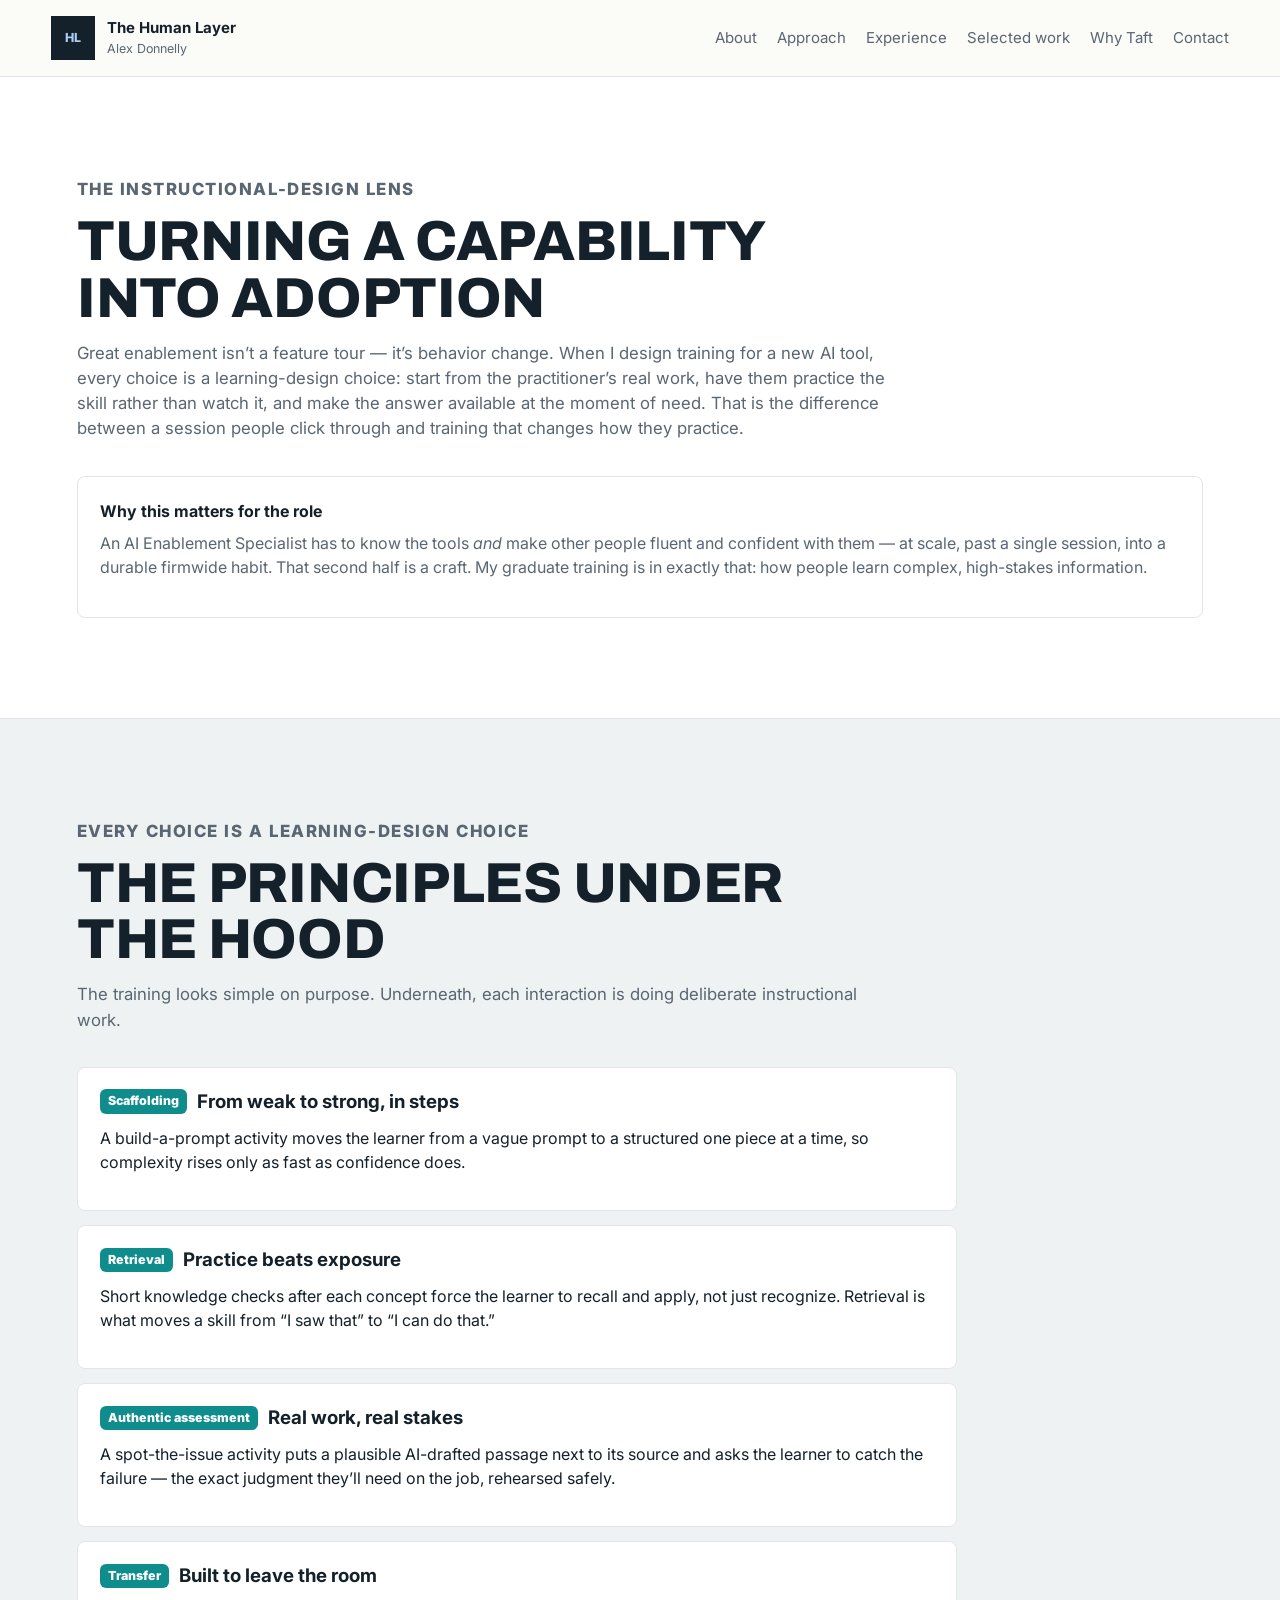
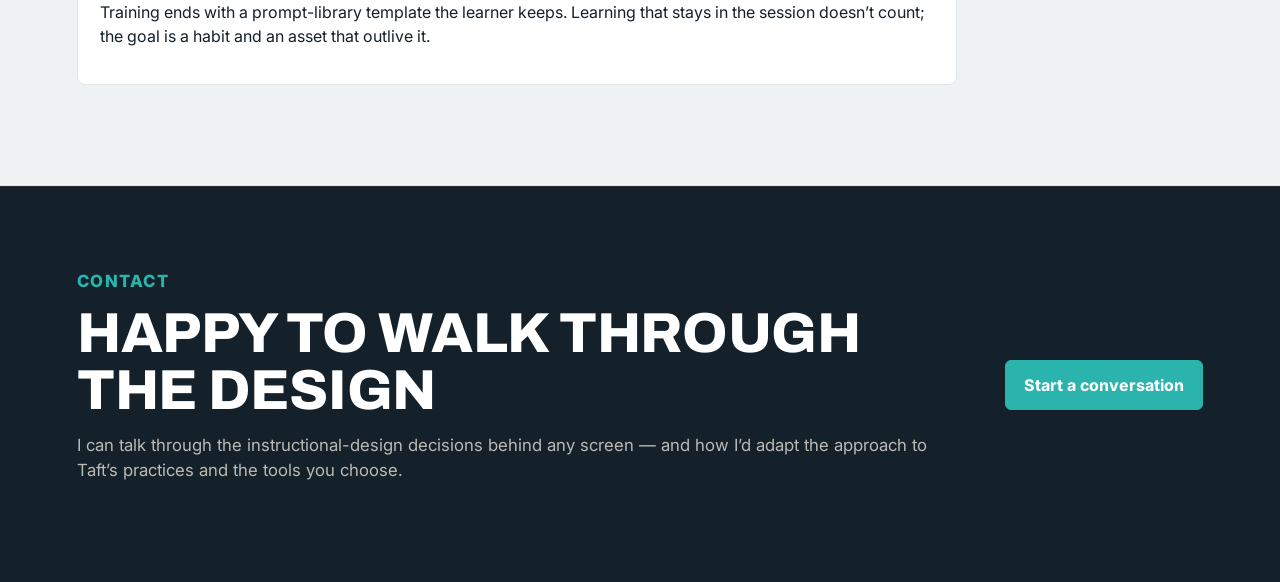
==== learning-design.html @ b807fb9a "Scaffold Taft Legal Technology Analyst package from current design system" ====
<!doctype html>
<html lang="en">
  <head>
    <meta charset="utf-8">
    <meta name="viewport" content="width=device-width, initial-scale=1">
    <title>The Instructional-Design Lens | Alex Donnelly</title>
    <meta name="description" content="The learning-design thinking behind AI enablement — scaffolding, retrieval practice, authentic assessment, and transfer. Turning a capability into durable, firmwide adoption.">
    <link rel="icon" href="favicon.svg" type="image/svg+xml">
    <link rel="icon" href="favicon.png" sizes="48x48">
    <link rel="apple-touch-icon" href="apple-touch-icon.png">
    <link rel="preconnect" href="https://fonts.googleapis.com">
    <link rel="preconnect" href="https://fonts.gstatic.com" crossorigin>
    <link href="https://fonts.googleapis.com/css2?family=Archivo:wght@600;700;800&family=Inter:wght@400;500;600;700;800&display=swap" rel="stylesheet">
    <link rel="stylesheet" href="styles.css?v=1">
  </head>
  <body>
    <header class="site-header">
      <a class="brand" href="index.html" aria-label="The Human Layer home">
        <span class="brand-mark" aria-hidden="true">HL</span>
        <span>
          <strong>The Human Layer</strong>
          <small>Alex Donnelly</small>
        </span>
      </a>
      <nav class="nav" aria-label="Primary navigation">
        <a href="index.html#about">About</a>
        <a href="index.html#approach">Approach</a>
        <a href="index.html#experience">Experience</a>
        <a href="index.html#work">Selected work</a>
        <a href="index.html#why">Why Taft</a>
        <a href="index.html#contact">Contact</a>
      </nav>
    </header>

    <main id="top">
      <section class="section">
        <div class="section-heading">
          <p class="eyebrow">The instructional-design lens</p>
          <h2>Turning a capability into adoption</h2>
          <p>
            Great enablement isn&rsquo;t a feature tour &mdash; it&rsquo;s behavior change. When I design training
            for a new AI tool, every choice is a learning-design choice: start from the practitioner&rsquo;s real
            work, have them practice the skill rather than watch it, and make the answer available at the moment of
            need. That is the difference between a session people click through and training that changes how they
            practice.
          </p>
        </div>
        <div class="project-preview" role="note">
          <strong>Why this matters for the role</strong>
          <p>
            An AI Enablement Specialist has to know the tools <em>and</em> make other people fluent and confident
            with them &mdash; at scale, past a single session, into a durable firmwide habit. That second half is a
            craft. My graduate training is in exactly that: how people learn complex, high-stakes information.
          </p>
        </div>
      </section>

      <section class="section muted">
        <div class="section-heading">
          <p class="eyebrow">Every choice is a learning-design choice</p>
          <h2>The principles under the hood</h2>
          <p>
            The training looks simple on purpose. Underneath, each interaction is doing deliberate instructional
            work.
          </p>
        </div>
        <div class="findings-list">
          <article class="finding">
            <h3><span>Scaffolding</span> From weak to strong, in steps</h3>
            <p>
              A build-a-prompt activity moves the learner from a vague prompt to a structured one piece at a time,
              so complexity rises only as fast as confidence does.
            </p>
          </article>
          <article class="finding">
            <h3><span>Retrieval</span> Practice beats exposure</h3>
            <p>
              Short knowledge checks after each concept force the learner to recall and apply, not just recognize.
              Retrieval is what moves a skill from &ldquo;I saw that&rdquo; to &ldquo;I can do that.&rdquo;
            </p>
          </article>
          <article class="finding">
            <h3><span>Authentic assessment</span> Real work, real stakes</h3>
            <p>
              A spot-the-issue activity puts a plausible AI-drafted passage next to its source and asks the learner
              to catch the failure &mdash; the exact judgment they&rsquo;ll need on the job, rehearsed safely.
            </p>
          </article>
          <article class="finding">
            <h3><span>Transfer</span> Built to leave the room</h3>
            <p>
              Training ends with a prompt-library template the learner keeps. Learning that stays in the session
              doesn&rsquo;t count; the goal is a habit and an asset that outlive it.
            </p>
          </article>
        </div>
      </section>

      <section class="contact-section">
        <div>
          <p class="eyebrow">Contact</p>
          <h2>Happy to walk through the design</h2>
          <p>
            I can talk through the instructional-design decisions behind any screen &mdash; and how I&rsquo;d adapt
            the approach to Taft&rsquo;s practices and the tools you choose.
          </p>
        </div>
        <a class="button primary" href="mailto:a.james.donnelly@gmail.com">Start a conversation</a>
      </section>
    </main>
  </body>
</html>
---- styles.css ----
:root {
  color-scheme: light;
  --ink: #14202a;
  --muted: #5a6672;
  --line: #e2e6ea;
  --paper: #ffffff;
  --soft: #eef2f3;
  --blue: #0f8c8c;
  --brand: #2bb3ad;
  --green: #0f8c8c;
  --gold: #2bb3ad;
  --rust: #0f8c8c;
  --white: #ffffff;
  --shadow: 0 16px 40px rgba(20, 20, 25, 0.06);
}

* {
  box-sizing: border-box;
}

html {
  scroll-behavior: smooth;
}

body {
  margin: 0;
  background: var(--paper);
  color: var(--ink);
  font-family:
    Inter, ui-sans-serif, system-ui, -apple-system, BlinkMacSystemFont, "Segoe UI", sans-serif;
  line-height: 1.5;
}

a {
  color: inherit;
}

.site-header {
  position: sticky;
  top: 0;
  z-index: 10;
  display: flex;
  align-items: center;
  justify-content: space-between;
  gap: 24px;
  padding: 16px clamp(18px, 4vw, 56px);
  border-bottom: 1px solid var(--line);
  background: rgba(251, 250, 247, 0.82);
  backdrop-filter: blur(16px);
}

.brand {
  display: inline-flex;
  align-items: center;
  gap: 12px;
  min-width: 230px;
  text-decoration: none;
}

.brand-mark {
  display: grid;
  width: 44px;
  height: 44px;
  place-items: center;
  border: 1px solid var(--ink);
  background: var(--ink);
  color: var(--white);
  font-size: 0.78rem;
  font-weight: 800;
}

.brand strong,
.brand small {
  display: block;
}

.brand strong {
  font-size: 0.94rem;
}

.brand small {
  color: var(--muted);
  font-size: 0.78rem;
}

.nav {
  display: flex;
  flex-wrap: wrap;
  justify-content: flex-end;
  gap: 8px 20px;
  color: var(--muted);
  font-size: 0.94rem;
}

.nav a {
  text-decoration: none;
}

.nav a:hover {
  color: var(--ink);
}

.hero {
  display: grid;
  grid-template-columns: minmax(0, 1.25fr) minmax(300px, 0.7fr);
  gap: clamp(28px, 5vw, 64px);
  align-items: center;
  min-height: calc(84svh - 78px);
  padding: clamp(30px, 4vw, 52px) clamp(18px, 6vw, 80px) clamp(22px, 3vw, 38px);
  border-bottom: 1px solid var(--line);
}

.eyebrow {
  margin: 0 0 12px;
  color: var(--blue);
  font-size: 0.78rem;
  font-weight: 800;
  letter-spacing: 0.09em;
  text-transform: uppercase;
}

/* Hero tag styled as a bordered pill, like Eve's */
.hero .eyebrow {
  display: inline-block;
  margin-bottom: 22px;
  padding: 10px 22px;
  border: 1px solid var(--blue);
  border-radius: 999px;
  background: var(--blue);
  color: var(--white);
  font-size: 1rem;
  font-weight: 600;
  letter-spacing: 0;
  text-transform: none;
}

h1,
h2,
h3,
h4,
p {
  margin-top: 0;
}

h1 {
  max-width: 910px;
  margin-bottom: 18px;
  font-family: Inter, ui-sans-serif, system-ui, -apple-system, "Segoe UI", sans-serif;
  font-size: clamp(2.7rem, 4vw, 4.35rem);
  font-weight: 750;
  letter-spacing: -0.022em;
  line-height: 1.02;
}

.lede {
  max-width: 760px;
  color: var(--muted);
  font-size: clamp(1.04rem, 1.55vw, 1.22rem);
}

.hero-actions {
  display: flex;
  flex-wrap: wrap;
  gap: 12px;
  margin-top: 26px;
}

.button {
  display: inline-flex;
  align-items: center;
  justify-content: center;
  min-height: 44px;
  padding: 12px 18px;
  border: 1px solid var(--ink);
  border-radius: 6px;
  font-weight: 750;
  text-decoration: none;
}

.button.primary {
  background: var(--blue);
  border-color: var(--blue);
  color: var(--white);
}

.button.secondary {
  background: transparent;
}

.systems-panel {
  border: 1px solid var(--line);
  border-radius: 8px;
  background:
    linear-gradient(135deg, rgba(31, 29, 26, 0.06), transparent 34%),
    linear-gradient(315deg, rgba(185, 90, 255, 0.16), transparent 42%),
    var(--white);
  box-shadow: var(--shadow);
  overflow: hidden;
}

.panel-head,
.legend {
  display: flex;
  align-items: center;
  justify-content: space-between;
  gap: 16px;
  padding: 16px;
  color: var(--muted);
  font-size: 0.84rem;
}

.panel-head {
  border-bottom: 1px solid var(--line);
}

.status-dot {
  color: var(--green);
  font-weight: 800;
}

.workflow-grid {
  display: grid;
  grid-template-columns: repeat(2, minmax(0, 1fr));
  gap: 12px;
  padding: 18px;
}

.workflow-node {
  position: relative;
  display: grid;
  min-height: 76px;
  place-items: center;
  border: 1px solid var(--line);
  border-radius: 8px;
  background: rgba(255, 255, 255, 0.82);
  font-weight: 800;
}

.workflow-node::after {
  content: "";
  position: absolute;
  right: -7px;
  bottom: -7px;
  width: 18px;
  height: 18px;
  border-radius: 50%;
  background: var(--blue);
}

.workflow-node.human::after {
  background: var(--gold);
}

.legend {
  border-top: 1px solid var(--line);
}

.legend span {
  display: inline-flex;
  align-items: center;
  gap: 8px;
}

.legend i {
  width: 10px;
  height: 10px;
  border-radius: 50%;
}

.human-key {
  background: var(--gold);
}

.ai-key {
  background: var(--blue);
}

.thesis-band {
  padding: 28px clamp(18px, 6vw, 80px);
  background: var(--ink);
  color: var(--white);
}

.thesis-band p {
  max-width: 1180px;
  margin: 0 auto;
  font-family: Inter, ui-sans-serif, system-ui, -apple-system, "Segoe UI", sans-serif;
  font-size: clamp(1.35rem, 2.6vw, 2.35rem);
  font-weight: 600;
  letter-spacing: -0.012em;
  line-height: 1.2;
}

.section {
  padding: clamp(58px, 8vw, 100px) clamp(18px, 6vw, 80px);
}

.section.muted {
  background: var(--soft);
  border-block: 1px solid var(--line);
}

.section-heading {
  max-width: 820px;
  margin-bottom: 34px;
}

.section-heading h2,
.contact-section h2 {
  margin-bottom: 14px;
  font-family: Inter, ui-sans-serif, system-ui, -apple-system, "Segoe UI", sans-serif;
  font-size: clamp(2rem, 4.4vw, 4.2rem);
  font-weight: 700;
  letter-spacing: -0.018em;
  line-height: 1.03;
}

.section-heading p,
.contact-section p {
  color: var(--muted);
  font-size: 1.05rem;
}

.blueprint-layout {
  display: grid;
  grid-template-columns: minmax(280px, 0.72fr) minmax(0, 1.28fr);
  gap: 18px;
}

.blueprint-stage,
.project-card,
.project-preview,
.writing-list article {
  border: 1px solid var(--line);
  border-radius: 8px;
  background: var(--white);
}

.blueprint-stage {
  padding: 22px;
}

.blueprint-stage.emphasized {
  background: #f8faf7;
}

.stage-header {
  margin-bottom: 22px;
}

.stage-header h3 {
  margin-bottom: 4px;
  font-size: 1.24rem;
}

.stage-header p {
  color: var(--muted);
}

.timeline {
  margin: 0;
  padding: 0;
  list-style: none;
  counter-reset: workflow;
  display: flex;
  flex-direction: column;
  gap: 12px;
}

.timeline li {
  counter-increment: workflow;
  position: relative;
  padding-left: 46px;
  min-height: 34px;
  color: var(--muted);
}

.timeline li::before {
  content: counter(workflow, decimal-leading-zero);
  position: absolute;
  left: 0;
  top: 0;
  box-sizing: border-box;
  width: 34px;
  height: 34px;
  display: flex;
  align-items: center;
  justify-content: center;
  border: 1px solid var(--line);
  border-radius: 50%;
  color: var(--ink);
  font-size: 0.72rem;
  font-weight: 850;
}

.enablement-cards,
.project-grid,
.writing-list {
  display: grid;
  grid-template-columns: repeat(2, minmax(0, 1fr));
  gap: 14px;
}

.enablement-cards article {
  min-height: 170px;
  padding: 18px;
  border: 1px solid var(--line);
  border-radius: 8px;
  background: var(--white);
}

.enablement-cards span,
.writing-list span {
  color: var(--muted);
  font-size: 0.76rem;
  font-weight: 850;
}

.enablement-cards h4,
.writing-list h3,
.project-card h3 {
  margin: 8px 0 8px;
  line-height: 1.16;
}

.enablement-cards p,
.writing-list p,
.project-card p,
.project-preview p {
  color: var(--muted);
}

.project-grid {
  grid-template-columns: repeat(3, minmax(0, 1fr));
}

.project-card {
  display: flex;
  min-height: 250px;
  flex-direction: column;
  padding: 22px;
}

.text-button {
  align-self: flex-start;
  margin-top: auto;
  padding: 0;
  border: 0;
  background: none;
  color: var(--blue);
  cursor: pointer;
  font: inherit;
  font-weight: 850;
}

.text-button:hover {
  text-decoration: underline;
}

.project-preview {
  margin-top: 16px;
  padding: 22px;
}

.project-preview strong {
  display: block;
  margin-bottom: 8px;
}

.writing-list article {
  padding: 22px;
}

.writing-list {
  grid-template-columns: repeat(2, minmax(0, 1fr));
}

.contact-section {
  display: grid;
  grid-template-columns: minmax(0, 1fr) auto;
  gap: 24px;
  align-items: center;
  padding: clamp(48px, 7vw, 82px) clamp(18px, 6vw, 80px);
  background: var(--white);
  border-top: 1px solid var(--line);
}

.contact-section > div {
  max-width: 850px;
}

@media (max-width: 920px) {
  .site-header,
  .contact-section {
    align-items: flex-start;
    flex-direction: column;
  }

  .hero,
  .blueprint-layout,
  .project-grid,
  .writing-list {
    grid-template-columns: 1fr;
  }

  .hero {
    min-height: auto;
  }

  .contact-section {
    display: flex;
  }
}

@media (max-width: 620px) {
  .site-header {
    position: static;
  }

  .brand {
    min-width: 0;
  }

  .nav {
    justify-content: flex-start;
  }

  .enablement-cards {
    grid-template-columns: 1fr;
  }

  .systems-panel {
    display: none;
  }

  .hero {
    padding-top: 32px;
    padding-bottom: 28px;
  }

  h1 {
    font-size: clamp(2.35rem, 11vw, 3rem);
    line-height: 1.03;
  }

  .panel-head,
  .legend {
    align-items: flex-start;
    flex-direction: column;
  }
}

.about-layout {
  display: grid;
  grid-template-columns: 280px 1fr;
  gap: 2.5rem;
  align-items: start;
}

.about-photo {
  width: 100%;
  height: auto;
  border-radius: 14px;
  box-shadow: var(--shadow);
  border: 1px solid var(--line);
}

.about-copy {
  margin: 0;
}

@media (max-width: 920px) {
  .about-layout {
    grid-template-columns: 1fr;
  }

  .about-photo {
    max-width: 240px;
  }
}

/* ===== Evaluation case study ===== */
.records-list,
.findings-list {
  display: grid;
  gap: 14px;
  max-width: 880px;
}

.record {
  padding: 16px 20px;
  border: 1px solid var(--line);
  border-radius: 8px;
  background: var(--white);
}

.record header {
  display: flex;
  align-items: baseline;
  gap: 10px;
  margin-bottom: 6px;
  color: var(--muted);
  font-size: 0.85rem;
  font-weight: 700;
}

.record-id {
  display: inline-grid;
  min-width: 34px;
  padding: 2px 6px;
  place-items: center;
  border-radius: 6px;
  background: var(--ink);
  color: var(--white);
  font-size: 0.74rem;
  font-weight: 850;
}

.record p {
  margin: 0;
  font-family: Inter, ui-sans-serif, system-ui, -apple-system, "Segoe UI", sans-serif;
  font-size: 0.98rem;
}

.ai-chronology {
  display: grid;
  gap: 12px;
  max-width: 880px;
  margin: 0;
  padding: 0;
  list-style: none;
}

.ai-chronology li {
  position: relative;
  padding: 14px 18px;
  border: 1px solid var(--rust);
  border-left-width: 5px;
  border-radius: 8px;
  background: #fdf6f3;
}

.ai-chronology li.ok {
  border-color: var(--line);
  border-left-color: var(--green);
  background: var(--white);
}

.chrono-date {
  color: var(--muted);
  font-size: 0.8rem;
  font-weight: 850;
  letter-spacing: 0.04em;
  text-transform: uppercase;
}

.ai-chronology .flag {
  position: absolute;
  top: 12px;
  right: 14px;
  color: var(--rust);
  font-size: 0.8rem;
  font-weight: 850;
}

.ai-chronology p {
  margin: 6px 0 0;
}

.finding {
  padding: 20px 22px;
  border: 1px solid var(--line);
  border-radius: 8px;
  background: var(--white);
}

.finding h3 {
  display: flex;
  align-items: center;
  gap: 10px;
  margin-bottom: 10px;
}

.finding h3 span {
  display: inline-grid;
  min-width: 36px;
  padding: 3px 8px;
  place-items: center;
  border-radius: 6px;
  background: var(--rust);
  color: var(--white);
  font-size: 0.78rem;
  font-weight: 850;
}

.finding .vs {
  padding: 10px 14px;
  border-left: 3px solid var(--line);
  background: var(--soft);
  border-radius: 0 6px 6px 0;
  font-size: 0.95rem;
}

.finding .catch {
  margin-bottom: 0;
  color: var(--blue);
}

.rubric {
  width: 100%;
  max-width: 880px;
  border-collapse: collapse;
  background: var(--white);
}

.rubric th,
.rubric td {
  padding: 12px 14px;
  border: 1px solid var(--line);
  text-align: left;
}

.rubric th {
  background: var(--soft);
  font-size: 0.85rem;
  letter-spacing: 0.04em;
  text-transform: uppercase;
}

.rubric td:last-child {
  font-weight: 850;
  white-space: nowrap;
}

a.text-button {
  text-decoration: none;
}

a.text-button:hover {
  text-decoration: underline;
}

.post-body {
  max-width: 740px;
}

.post-body p {
  margin-bottom: 1.2em;
  font-size: 1.05rem;
  line-height: 1.65;
}

.writing-list h3 a {
  text-decoration: none;
}

.writing-list h3 a:hover {
  text-decoration: underline;
}

/* Hero stack diagram: The Human Layer */
.stack {
  display: grid;
  gap: 6px;
  padding: 22px;
}

.stack-layer {
  display: grid;
  gap: 2px;
  padding: 16px 18px;
  border: 1px solid var(--line);
  border-radius: 8px;
  background: rgba(255, 255, 255, 0.85);
  text-align: center;
}

.stack-layer strong {
  font-size: 1.02rem;
}

.stack-layer span {
  color: var(--muted);
  font-size: 0.82rem;
}

.stack-layer.human-layer {
  border-color: var(--ink);
  background: var(--ink);
  box-shadow: var(--shadow);
}

.stack-layer.human-layer strong {
  color: var(--white);
  font-family: Inter, ui-sans-serif, system-ui, -apple-system, "Segoe UI", sans-serif;
  font-size: 1.18rem;
  font-weight: 500;
}

.stack-layer.human-layer span {
  color: rgba(251, 252, 250, 0.75);
}

.stack-flow {
  color: var(--gold);
  font-size: 0.6rem;
  letter-spacing: 0.4em;
  text-align: center;
}

.project-grid.single {
  grid-template-columns: 1fr;
  max-width: 780px;
}

.project-grid.single .project-card {
  min-height: 0;
  gap: 6px;
}

.blueprint-cta {
  max-width: 780px;
}

.blueprint-cta a {
  color: var(--blue);
  font-weight: 750;
}

/* Workflow inventory table: balance column widths */
.rubric.inventory {
  table-layout: fixed;
}

.rubric.inventory th:nth-child(1) { width: 16%; }
.rubric.inventory th:nth-child(2) { width: 32%; }
.rubric.inventory th:nth-child(3) { width: 27%; }
.rubric.inventory th:nth-child(4) { width: 25%; }

.rubric.inventory td:last-child {
  font-weight: 400;
  white-space: normal;
}

/* Triage job-aid table: balanced 3-column layout */
.rubric.triage {
  table-layout: fixed;
}

.rubric.triage th,
.rubric.triage td {
  vertical-align: top;
  word-wrap: break-word;
  overflow-wrap: break-word;
}

.rubric.triage th:nth-child(1) { width: 32%; }
.rubric.triage th:nth-child(2) { width: 30%; }
.rubric.triage th:nth-child(3) { width: 38%; }

.rubric.triage td:last-child {
  font-weight: 400;
  white-space: normal;
}

/* Product-update format-map table: balanced 4-column layout */
.rubric.formats {
  table-layout: fixed;
}

.rubric.formats th,
.rubric.formats td {
  vertical-align: top;
  word-wrap: break-word;
  overflow-wrap: break-word;
}

.rubric.formats th:nth-child(1) { width: 18%; }
.rubric.formats th:nth-child(2) { width: 18%; }
.rubric.formats th:nth-child(3) { width: 20%; }
.rubric.formats th:nth-child(4) { width: 44%; }

.rubric.formats td:last-child {
  font-weight: 400;
  white-space: normal;
}

/* Release-note block (mirrors Harvey's release-notes layout) */
.relnote {
  max-width: 760px;
  padding: 26px 28px;
  border: 1px solid var(--line);
  border-radius: 10px;
  background: var(--white);
  box-shadow: var(--shadow);
}

.relnote-head {
  display: flex;
  align-items: baseline;
  justify-content: space-between;
  gap: 16px;
  flex-wrap: wrap;
}

.relnote-head h3 {
  margin: 0;
  font-family: Inter, ui-sans-serif, system-ui, -apple-system, "Segoe UI", sans-serif;
  font-weight: 500;
  font-size: 1.65rem;
  line-height: 1.1;
}

.relnote-date {
  color: var(--muted);
  font-size: 0.85rem;
  white-space: nowrap;
}

.pill {
  display: inline-block;
  margin-top: 12px;
  padding: 4px 12px;
  border-radius: 999px;
  background: var(--soft);
  color: var(--muted);
  font-size: 0.74rem;
  font-weight: 700;
  letter-spacing: 0.02em;
}

.relnote-meta {
  display: grid;
  grid-template-columns: repeat(auto-fit, minmax(130px, 1fr));
  gap: 14px 22px;
  margin: 20px 0;
  padding: 18px 0;
  border-top: 1px solid var(--line);
  border-bottom: 1px solid var(--line);
}

.relnote-meta div {
  display: grid;
  gap: 3px;
}

.relnote-meta dt {
  margin: 0;
  color: var(--muted);
  font-size: 0.68rem;
  font-weight: 800;
  letter-spacing: 0.08em;
  text-transform: uppercase;
}

.relnote-meta dd {
  margin: 0;
  font-size: 0.92rem;
  color: var(--ink);
}

.relnote h4 {
  margin: 18px 0 6px;
  color: var(--rust);
  font-size: 0.76rem;
  font-weight: 800;
  letter-spacing: 0.08em;
  text-transform: uppercase;
}

.relnote p {
  margin: 0;
  color: var(--muted);
}

.relnote p + h4 {
  margin-top: 18px;
}

/* Subtle hovers & dividers (restrained, Harvey-style) */
.project-card,
.writing-list article,
.enablement-cards article,
.blueprint-stage,
.finding,
.record,
.systems-panel {
  transition: border-color 0.22s ease, box-shadow 0.22s ease, transform 0.22s ease;
}

.project-card:hover,
.writing-list article:hover,
.enablement-cards article:hover,
.finding:hover {
  border-color: #e0d8cb;
  box-shadow: 0 10px 30px rgba(31, 29, 26, 0.05);
}

.nav a {
  transition: color 0.18s ease;
}

.text-button {
  transition: color 0.18s ease;
}

/* Two-column meta table (label / value) */
.rubric.meta {
  table-layout: fixed;
}

.rubric.meta td {
  vertical-align: top;
}

.rubric.meta td:nth-child(1) { width: 22%; }

.rubric.meta td:last-child {
  font-weight: 400;
  white-space: normal;
}

/* Enablement-suite tiles */
.suite-block {
  margin-top: 20px;
}

.suite-block .suite-title {
  margin: 6px 0 10px;
  font-size: clamp(1.5rem, 2.6vw, 2.1rem);
  font-weight: 700;
  letter-spacing: -0.015em;
  line-height: 1.1;
}

.suite-block .suite-lede {
  max-width: 60ch;
  margin: 0 0 4px;
  color: var(--muted);
}

.suite-tiles {
  display: grid;
  grid-template-columns: repeat(3, minmax(0, 1fr));
  gap: 16px;
  margin-top: 22px;
}

.suite-tile {
  display: flex;
  flex-direction: column;
  gap: 10px;
  padding: 22px;
  border: 1px solid var(--line);
  border-radius: 12px;
  background: var(--white);
  color: var(--ink);
  text-decoration: none;
  transition:
    background 0.18s ease,
    border-color 0.18s ease,
    transform 0.18s ease,
    box-shadow 0.18s ease;
}

a.suite-tile:hover {
  background: #edece8;
  border-color: #d3d3cd;
  transform: translateY(-3px);
  box-shadow: var(--shadow);
}

a.suite-tile:focus-visible {
  outline: 2px solid var(--ink);
  outline-offset: 2px;
}

.suite-tag {
  font-size: 0.7rem;
  font-weight: 800;
  letter-spacing: 0.04em;
  text-transform: uppercase;
  color: var(--muted);
}

.suite-tile h4 {
  margin: 0;
  font-size: 1.1rem;
  font-weight: 700;
  letter-spacing: -0.01em;
  line-height: 1.2;
}

.suite-tile p {
  margin: 0;
  color: var(--muted);
  font-size: 0.95rem;
  line-height: 1.5;
}

.suite-action {
  margin-top: auto;
  padding-top: 6px;
  color: var(--blue);
  font-weight: 850;
}

.suite-action span {
  display: inline-block;
  transition: transform 0.18s ease;
}

a.suite-tile:hover .suite-action span {
  transform: translateX(4px);
}

.suite-tile--audio .suite-audio {
  width: 100%;
  margin-top: auto;
  padding-top: 4px;
}

.suite-footnote {
  margin-top: 18px;
  color: var(--muted);
  font-size: 0.9rem;
}

.suite-footnote a {
  font-weight: 700;
}

@media (max-width: 820px) {
  .suite-tiles {
    grid-template-columns: 1fr;
  }
}

/* ===== Contrast & vibrancy pass ===== */

/* Vibrant section numbers and tags */
.enablement-cards span {
  color: var(--blue);
  font-size: 1.7rem;
  font-weight: 800;
  letter-spacing: -0.01em;
}

.writing-list span,
.suite-tag {
  color: var(--blue);
}

.timeline li::before {
  border-color: var(--brand);
  color: var(--blue);
}

/* Card hover gains a purple edge */
.enablement-cards article:hover,
.writing-list article:hover,
.finding:hover,
.blueprint-stage:hover {
  border-color: var(--brand);
  box-shadow: 0 12px 30px rgba(111, 45, 199, 0.10);
}

/* Dark section treatment — adds rhythm and contrast */
.section.dark {
  background: var(--ink);
  color: #efece6;
  border-block: 1px solid #2c2c2c;
}

.section.dark .section-heading h2 {
  color: #ffffff;
}

.section.dark .section-heading p,
.section.dark p {
  color: rgba(245, 240, 230, 0.74);
}

.section.dark .eyebrow {
  color: var(--brand);
}

.section.dark a {
  color: #d9c2ff;
}

/* High-contrast contact close on every page */
.contact-section {
  background: var(--ink);
  border-top: 1px solid #2c2c2c;
  color: #efece6;
}

.contact-section .eyebrow {
  color: var(--brand);
}

.contact-section h2 {
  color: #ffffff;
}

.contact-section p {
  color: rgba(245, 240, 230, 0.74);
}

.contact-section .button.primary {
  background: var(--brand);
  border-color: var(--brand);
  color: var(--ink);
}

.contact-section .button.primary:hover {
  background: #c977ff;
  border-color: #c977ff;
}

/* Experience — two tiled cards with motif accent */
.exp-grid {
  display: grid;
  grid-template-columns: repeat(2, minmax(0, 1fr));
  gap: 18px;
}

.exp-card {
  display: flex;
  flex-direction: column;
  gap: 12px;
  padding: 28px;
  background: var(--white);
  border: 1px solid var(--line);
  border-radius: 14px;
  box-shadow: var(--shadow);
  transition: border-color 0.22s ease, box-shadow 0.22s ease, transform 0.22s ease;
}

.exp-card:hover {
  border-color: var(--brand);
  box-shadow: 0 16px 40px rgba(111, 45, 199, 0.12);
  transform: translateY(-3px);
}

.exp-kicker {
  display: inline-flex;
  align-items: center;
  gap: 9px;
  color: var(--blue);
  font-size: 0.72rem;
  font-weight: 800;
  letter-spacing: 0.09em;
  text-transform: uppercase;
}

.exp-kicker::before {
  content: "";
  width: 13px;
  height: 13px;
  border-radius: 3px;
  background: var(--brand);
}

.exp-card h3 {
  margin: 0;
  font-size: 1.35rem;
  font-weight: 700;
  letter-spacing: -0.01em;
  line-height: 1.16;
}

.exp-card p {
  margin: 0;
  color: var(--muted);
  line-height: 1.62;
}

.exp-card p + p {
  margin-top: 0.85em;
}

.exp-card a {
  color: var(--blue);
  font-weight: 600;
  text-decoration: underline;
  text-underline-offset: 2px;
}

.exp-card a:hover {
  color: var(--brand);
}

@media (max-width: 920px) {
  .exp-grid {
    grid-template-columns: 1fr;
  }
}

/* === Sidley Austin theme overrides === */
h1,
h2,
.section-heading h2,
.contact-section h2 {
  font-family: "Archivo", Inter, ui-sans-serif, system-ui, -apple-system, sans-serif;
  text-transform: uppercase;
  letter-spacing: -0.005em;
  font-weight: 800;
  line-height: 1.0;
}
.brand-mark { background: var(--ink); color: #a9cdf5; border-color: var(--ink); }
.section.dark a { color: #a9cdf5; }
.contact-section .button.primary { color: #ffffff; }
.contact-section .button.primary:hover { background: #0f8c8c; border-color: #0f8c8c; }
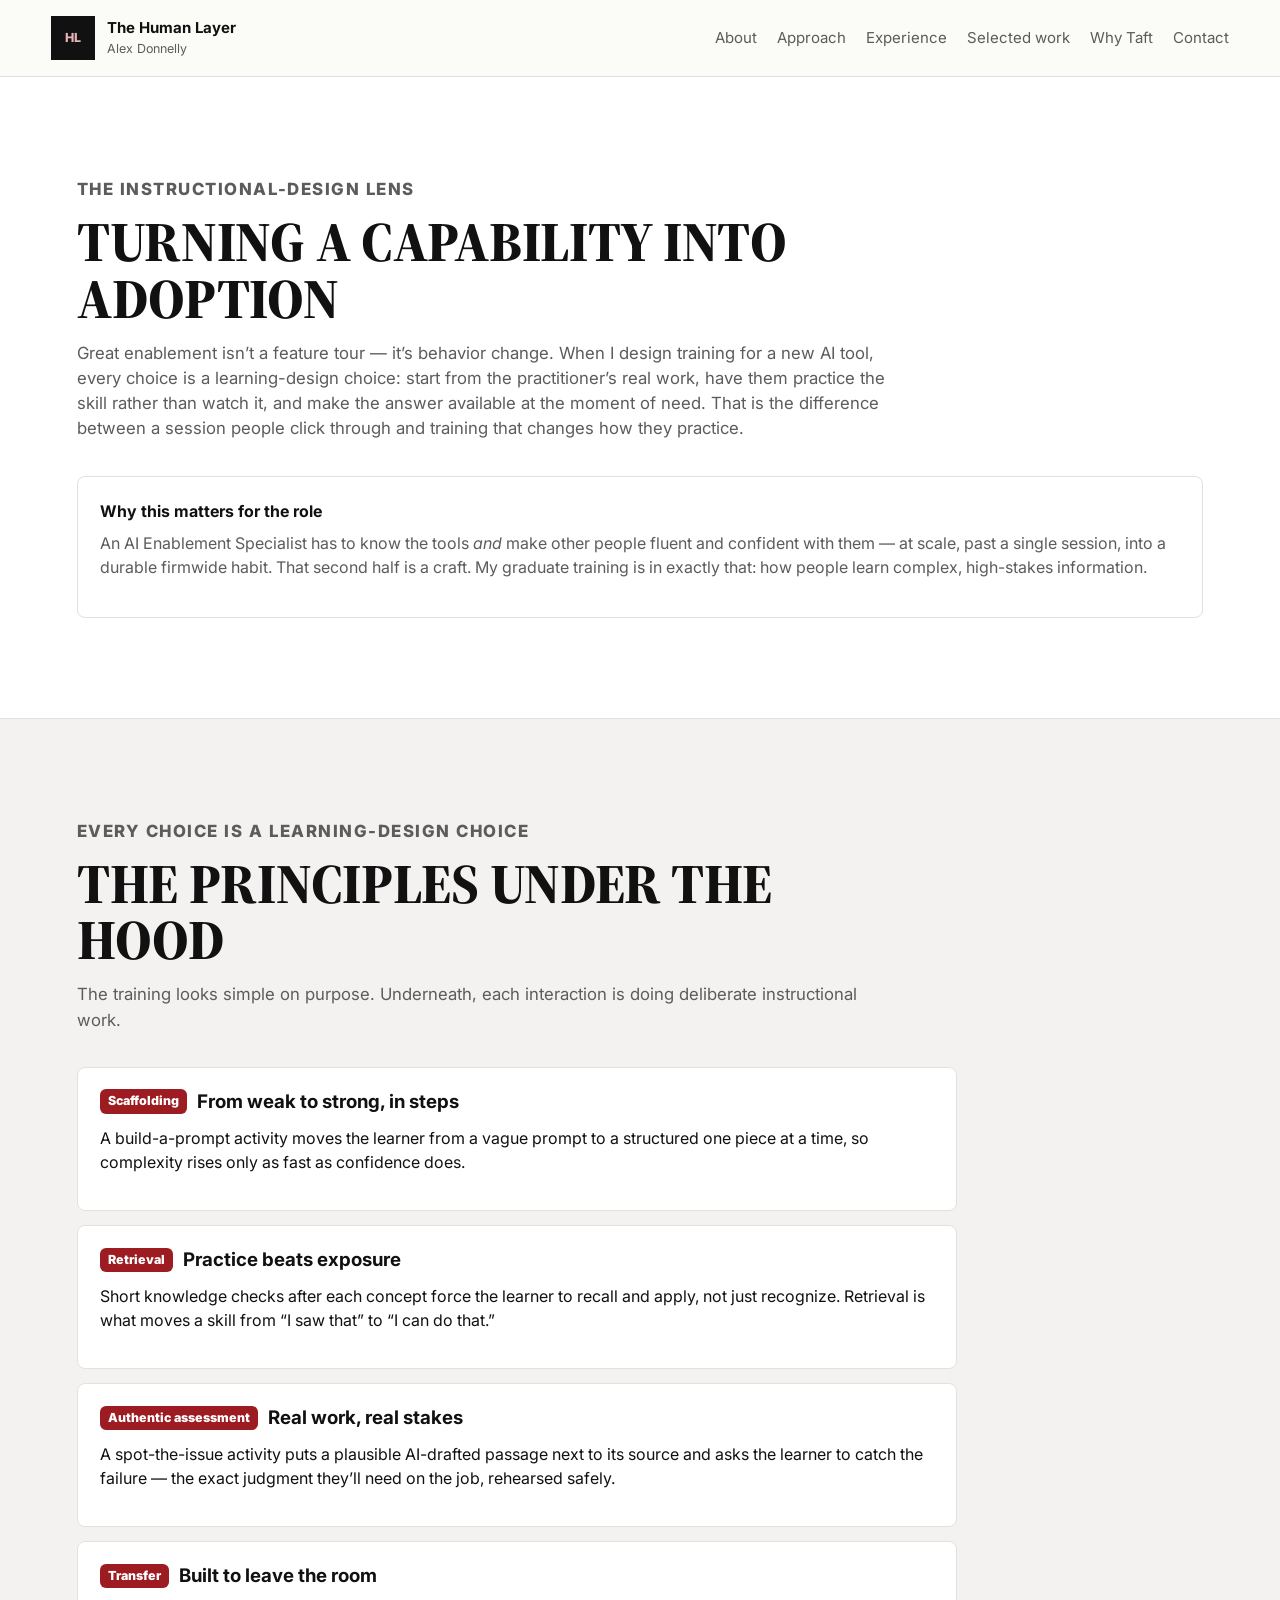
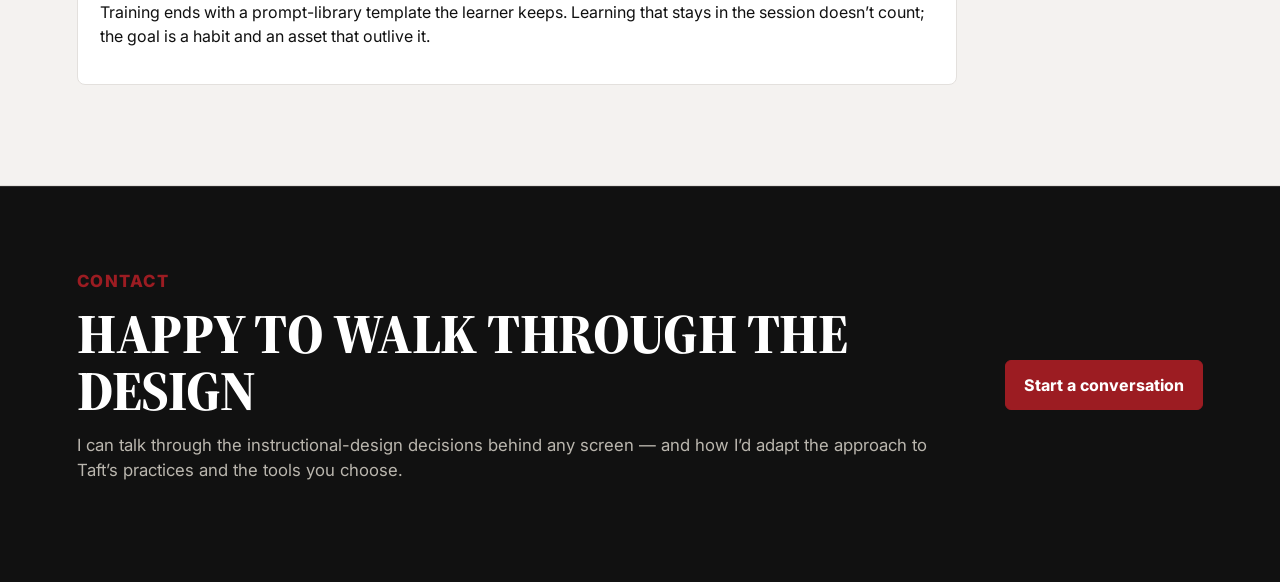
==== commit e2b05611: "Taft brand: near-black + deep crimson palette, serif display face" ====
--- a/learning-design.html
+++ b/learning-design.html
@@ -10,7 +10,7 @@
     <link rel="apple-touch-icon" href="apple-touch-icon.png">
     <link rel="preconnect" href="https://fonts.googleapis.com">
     <link rel="preconnect" href="https://fonts.gstatic.com" crossorigin>
-    <link href="https://fonts.googleapis.com/css2?family=Archivo:wght@600;700;800&family=Inter:wght@400;500;600;700;800&display=swap" rel="stylesheet">
+    <link href="https://fonts.googleapis.com/css2?family=Source+Serif+4:opsz,wght@8..60,600;8..60,700&family=Inter:wght@400;500;600;700;800&display=swap" rel="stylesheet">
     <link rel="stylesheet" href="styles.css?v=1">
   </head>
   <body>
--- a/styles.css
+++ b/styles.css
@@ -1,17 +1,17 @@
 :root {
   color-scheme: light;
-  --ink: #14202a;
-  --muted: #5a6672;
-  --line: #e2e6ea;
+  --ink: #111111;
+  --muted: #5c5c5c;
+  --line: #e3e0dd;
   --paper: #ffffff;
-  --soft: #eef2f3;
-  --blue: #0f8c8c;
-  --brand: #2bb3ad;
-  --green: #0f8c8c;
-  --gold: #2bb3ad;
-  --rust: #0f8c8c;
+  --soft: #f4f2f0;
+  --blue: #9c1c22;
+  --brand: #9c1c22;
+  --green: #9c1c22;
+  --gold: #9c1c22;
+  --rust: #9c1c22;
   --white: #ffffff;
-  --shadow: 0 16px 40px rgba(20, 20, 25, 0.06);
+  --shadow: 0 16px 40px rgba(17, 17, 17, 0.07);
 }
 
 * {
@@ -1186,7 +1186,7 @@
 }
 
 .section.dark a {
-  color: #d9c2ff;
+  color: #e8b4b7;
 }
 
 /* High-contrast contact close on every page */
@@ -1303,13 +1303,13 @@
 h2,
 .section-heading h2,
 .contact-section h2 {
-  font-family: "Archivo", Inter, ui-sans-serif, system-ui, -apple-system, sans-serif;
+  font-family: "Source Serif 4", "PT Serif", Georgia, serif;
   text-transform: uppercase;
   letter-spacing: -0.005em;
   font-weight: 800;
   line-height: 1.0;
 }
-.brand-mark { background: var(--ink); color: #a9cdf5; border-color: var(--ink); }
-.section.dark a { color: #a9cdf5; }
+.brand-mark { background: var(--ink); color: #e8b4b7; border-color: var(--ink); }
+.section.dark a { color: #e8b4b7; }
 .contact-section .button.primary { color: #ffffff; }
-.contact-section .button.primary:hover { background: #0f8c8c; border-color: #0f8c8c; }
+.contact-section .button.primary:hover { background: #9c1c22; border-color: #9c1c22; }
